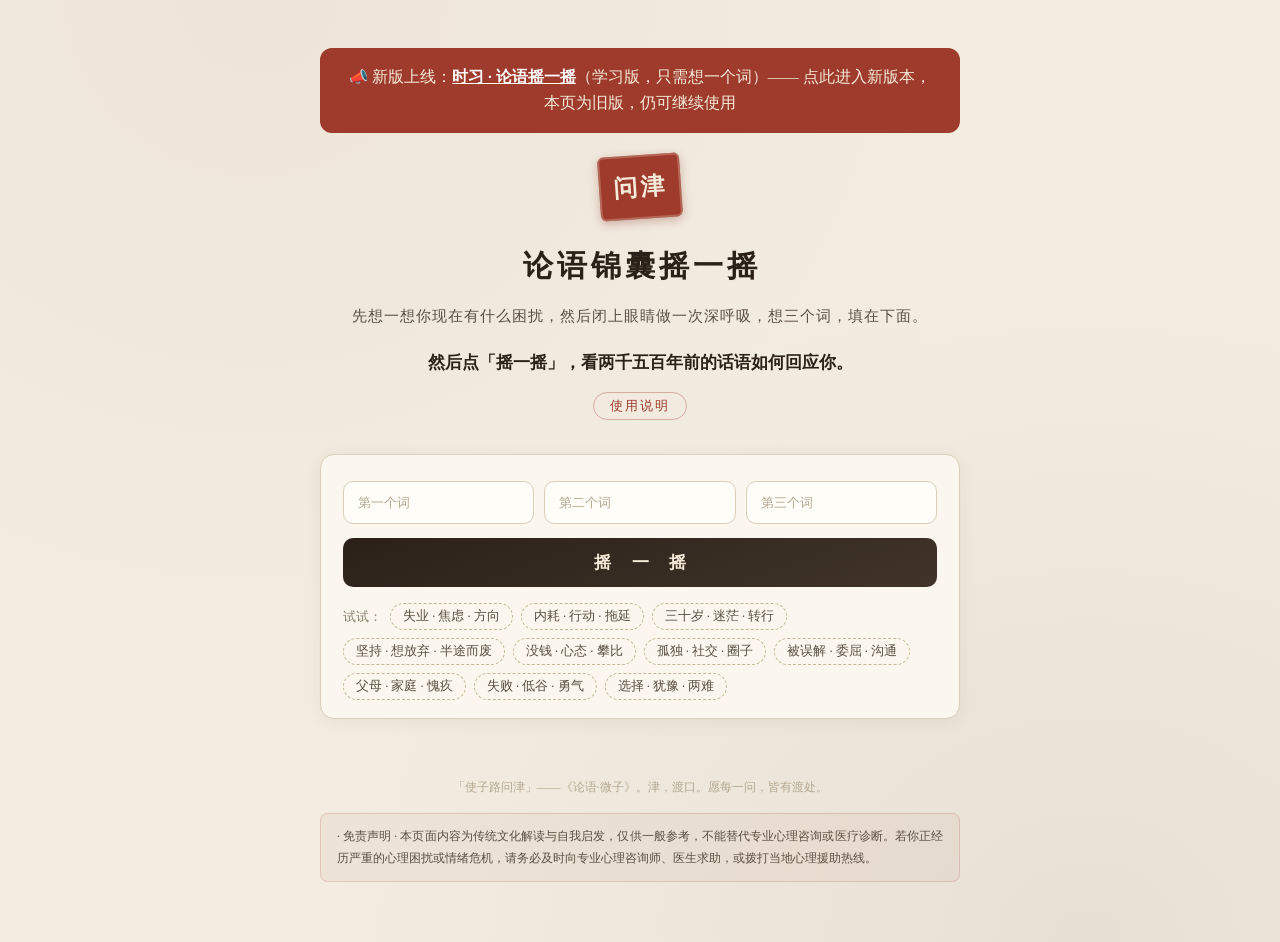
==== index.html @ 0e4b4532 "初始提交：论语工具三版（one/full/qian）+ 日课版 qian_v2 + 506章全量数据 - one/ full/ qian/：workbuddy 在线三版（摇一摇主站） - qian_v" ====
<!DOCTYPE html>
<html lang="zh-CN">
<head>
  <meta charset="UTF-8">
  <meta name="viewport" content="width=device-width, initial-scale=1.0">
  <title>论语锦囊摇一摇</title>
  <meta name="description" content="闭上眼睛做一次深呼吸，想三个词，看两千五百年前的话语如何回应。">
  <link rel="icon" href="data:image/svg+xml,<svg xmlns='http://www.w3.org/2000/svg' viewBox='0 0 100 100'><rect width='100' height='100' rx='14' fill='%239e3b2c'/><text x='50' y='68' font-size='52' font-family='serif' fill='%23f6ead8' text-anchor='middle'>问</text></svg>">
  <link rel="stylesheet" href="style.css">
</head>
<body>
  <div class="paper">

    <div style="background:#9e3b2c;color:#f6ead8;padding:16px 22px;border-radius:12px;text-align:center;font-size:15.5px;line-height:1.7;margin-bottom:22px;">
      📣 新版上线：<a href="/one/" style="color:#fff;text-decoration:underline;font-weight:bold;">时习 · 论语摇一摇</a>（学习版，只需想一个词）—— 点此进入新版本，本页为旧版，仍可继续使用
    </div>

    <header>
      <div class="seal" aria-hidden="true">问津</div>
      <h1>论语锦囊摇一摇</h1>
      <p class="sub">先想一想你现在有什么困扰，然后闭上眼睛做一次深呼吸，想三个词，填在下面。</p>
      <p class="hint">然后点「摇一摇」，看两千五百年前的话语如何回应你。</p>
      <button class="help-link" id="helpToggle">使用说明</button>
      <div class="help-panel" id="helpPanel" hidden>
        <ol>
          <li><b>安静下来，认真想三个词。</b>找一个不被打扰的时刻，专注地梳理当下的困扰，让三个词尽量准确反映你真实的心境——词越真，回应越准。</li>
          <li><b>第一句没戳中你？不妨换一换。</b>有时摇出的对应句子不止一句。如果第一句没有切中你的处境，点「换一句」，或看看下方的「另可参详」，或许另一句更能回应你。</li>
          <li><b>看完原文，别忘了「今日一试」。</b>除了理解《论语》原文和白话翻译，请一定看看底下的行动建议——把一句道理做出来，才是真正走出困境的开始。</li>
        </ol>
      </div>
    </header>

    <section class="input-area">
      <div class="inputs">
        <input id="kw1" type="text" maxlength="12" placeholder="第一个词" autocomplete="off">
        <input id="kw2" type="text" maxlength="12" placeholder="第二个词" autocomplete="off">
        <input id="kw3" type="text" maxlength="12" placeholder="第三个词" autocomplete="off">
      </div>
      <button id="ask">摇 一 摇</button>
      <div class="examples" id="examples"><span class="ex-label">试试：</span></div>
    </section>

    <section id="result" hidden></section>

    <footer>
      <p class="fn">「使子路问津」——《论语·微子》。津，渡口。愿每一问，皆有渡处。</p>
      <p class="disclaimer">· 免责声明 · 本页面内容为传统文化解读与自我启发，仅供一般参考，不能替代专业心理咨询或医疗诊断。若你正经历严重的心理困扰或情绪危机，请务必及时向专业心理咨询师、医生求助，或拨打当地心理援助热线。</p>
    </footer>
  </div>

  <script src="data-1.js"></script>
  <script src="data-2.js"></script>
  <script src="data-3.js"></script>
  <script src="app.js"></script>
</body>
</html>
---- style.css ----
:root {
  --ink: #2b2118;
  --ink-soft: #5a4f42;
  --paper: #f3ede1;
  --card: #fbf7ee;
  --line: #d9cfba;
  --seal-red: #9e3b2c;
  --seal-red-dark: #7c2c20;
}

* { margin: 0; padding: 0; box-sizing: border-box; }

html { -webkit-text-size-adjust: 100%; }

body {
  font-family: "Songti SC", "STSong", "SimSun", "Noto Serif SC", "Source Han Serif SC", serif;
  background:
    radial-gradient(ellipse at 20% 0%, rgba(158, 59, 44, .05), transparent 55%),
    radial-gradient(ellipse at 85% 100%, rgba(90, 79, 66, .08), transparent 50%),
    var(--paper);
  color: var(--ink);
  line-height: 1.8;
  min-height: 100vh;
}

.paper {
  max-width: 680px;
  margin: 0 auto;
  padding: 48px 20px 60px;
}

/* ---------- header ---------- */
header { text-align: center; padding-bottom: 34px; }

.seal {
  display: inline-block;
  min-width: 64px;
  height: 64px;
  padding: 0 14px;
  background: var(--seal-red);
  color: #f6ead8;
  font-size: 24px;
  font-weight: 900;
  letter-spacing: 3px;
  line-height: 64px;
  text-align: center;
  border-radius: 6px;
  transform: rotate(-4deg);
  box-shadow: 0 3px 10px rgba(124, 44, 32, .3), inset 0 0 0 2px rgba(246, 234, 216, .25);
  margin-bottom: 20px;
  white-space: nowrap;
}

h1 {
  font-size: 30px;
  font-weight: 900;
  letter-spacing: 4px;
  text-indent: 4px;
}

.sub {
  margin-top: 10px;
  font-size: 15px;
  color: var(--ink-soft);
  letter-spacing: 1px;
}

.hint {
  margin-top: 18px;
  font-size: 17px;
  font-weight: 600;
  color: var(--ink);
  padding: 0 12px;
}

.help-link {
  display: inline-block;
  margin-top: 14px;
  font-family: inherit;
  font-size: 13px;
  color: var(--seal-red);
  background: transparent;
  border: 1px solid rgba(158, 59, 44, .35);
  border-radius: 999px;
  padding: 4px 16px;
  cursor: pointer;
  letter-spacing: 2px;
  transition: all .2s;
}

.help-link:hover { background: rgba(158, 59, 44, .06); border-color: var(--seal-red); }
.help-link.open { background: var(--seal-red); color: #f6ead8; border-color: var(--seal-red); }

.help-panel {
  margin: 18px auto 0;
  max-width: 560px;
  text-align: left;
  background: var(--card);
  border: 1px solid var(--line);
  border-left: 3px solid var(--seal-red);
  border-radius: 10px;
  padding: 18px 22px 16px 30px;
  box-shadow: 0 4px 16px rgba(43, 33, 24, .07);
  animation: pop .35s cubic-bezier(.2, .8, .3, 1) both;
}

.help-panel ol { padding-left: 0; list-style: none; counter-reset: hp; }

.help-panel li {
  counter-increment: hp;
  position: relative;
  padding-left: 34px;
  margin-bottom: 12px;
  font-size: 13.5px;
  color: var(--ink-soft);
  line-height: 1.9;
  text-align: justify;
}

.help-panel li:last-child { margin-bottom: 2px; }

.help-panel li::before {
  content: counter(hp);
  position: absolute;
  left: 0; top: 3px;
  width: 22px; height: 22px;
  border: 1px solid var(--seal-red);
  color: var(--seal-red);
  border-radius: 50%;
  font-size: 12px;
  display: flex;
  align-items: center;
  justify-content: center;
}

.help-panel li b { color: var(--ink); font-weight: 600; }

/* ---------- input ---------- */
.input-area {
  background: var(--card);
  border: 1px solid var(--line);
  border-radius: 14px;
  padding: 26px 22px 18px;
  box-shadow: 0 4px 18px rgba(43, 33, 24, .06);
}

.inputs { display: flex; gap: 10px; }

.inputs input {
  flex: 1;
  min-width: 0;
  padding: 12px 14px;
  font-size: 15px;
  font-family: inherit;
  color: var(--ink);
  background: #fffdf8;
  border: 1px solid var(--line);
  border-radius: 10px;
  outline: none;
  transition: border-color .2s, box-shadow .2s;
}

.inputs input:focus {
  border-color: var(--seal-red);
  box-shadow: 0 0 0 3px rgba(158, 59, 44, .12);
}

.inputs input::placeholder { color: #b3a790; font-size: 13px; }

#ask {
  display: block;
  width: 100%;
  margin-top: 14px;
  padding: 13px;
  font-family: inherit;
  font-size: 17px;
  font-weight: 700;
  letter-spacing: 8px;
  text-indent: 8px;
  color: #f6ead8;
  background: linear-gradient(160deg, var(--ink), #40342a);
  border: none;
  border-radius: 10px;
  cursor: pointer;
  transition: transform .15s, box-shadow .15s;
}

#ask:hover { transform: translateY(-1px); box-shadow: 0 6px 16px rgba(43, 33, 24, .25); }
#ask:active { transform: translateY(0); }

.examples { margin-top: 16px; display: flex; flex-wrap: wrap; gap: 8px; align-items: center; }

.ex-label { font-size: 12.5px; color: #8b7f6d; }

.ex-chip {
  font-family: inherit;
  font-size: 12.5px;
  color: var(--ink-soft);
  background: transparent;
  border: 1px dashed #c4b795;
  border-radius: 999px;
  padding: 4px 12px;
  cursor: pointer;
  transition: all .2s;
}

.ex-chip:hover { border-style: solid; border-color: var(--seal-red); color: var(--seal-red); background: rgba(158, 59, 44, .04); }

/* ---------- result ---------- */
#result { margin-top: 30px; }

.kw-recap {
  display: flex;
  justify-content: center;
  gap: 8px;
  margin-bottom: 14px;
}

.kw-recap span {
  font-size: 13px;
  color: var(--seal-red);
  background: rgba(158, 59, 44, .07);
  border: 1px solid rgba(158, 59, 44, .25);
  border-radius: 999px;
  padding: 3px 14px;
  letter-spacing: 1px;
}

.card.main {
  background: var(--card);
  border: 1px solid var(--line);
  border-radius: 14px;
  padding: 38px 30px 26px;
  box-shadow: 0 6px 24px rgba(43, 33, 24, .08);
  position: relative;
  overflow: hidden;
}

.card.main::before {
  content: "";
  position: absolute;
  top: 0; left: 0; right: 0;
  height: 4px;
  background: linear-gradient(90deg, var(--seal-red), #c47a4e, var(--seal-red));
  opacity: .75;
}

.card.main.pop { animation: pop .5s cubic-bezier(.2, .8, .3, 1) both; }

@keyframes pop {
  from { opacity: 0; transform: translateY(18px) scale(.985); }
  to { opacity: 1; transform: none; }
}

.chapter-text {
  font-size: 26px;
  font-weight: 600;
  text-align: center;
  line-height: 1.75;
  letter-spacing: 1px;
}

.chapter-source {
  text-align: center;
  margin-top: 10px;
  font-size: 13.5px;
  color: var(--seal-red);
  letter-spacing: 2px;
}

.translation {
  margin-top: 22px;
  padding: 16px 18px;
  background: rgba(90, 79, 66, .05);
  border-left: 3px solid var(--line);
  border-radius: 0 8px 8px 0;
  font-size: 14.5px;
  color: var(--ink-soft);
  text-align: justify;
}

.scene {
  margin-top: 22px;
  font-size: 13.5px;
  color: var(--seal-red-dark);
  text-align: center;
  letter-spacing: .5px;
}

.insight {
  margin-top: 12px;
  font-size: 15px;
  text-align: justify;
  line-height: 2;
}

.practice-title {
  margin-top: 26px;
  font-size: 13px;
  letter-spacing: 4px;
  color: #8b7f6d;
  text-align: center;
}

.practices {
  margin-top: 12px;
  display: grid;
  gap: 10px;
}

.practice {
  font-size: 14px;
  color: var(--ink-soft);
  background: #fffdf8;
  border: 1px solid var(--line);
  border-radius: 10px;
  padding: 12px 16px;
  position: relative;
  padding-left: 40px;
}

.practice::before {
  content: "笺";
  position: absolute;
  left: 12px; top: 50%;
  transform: translateY(-50%);
  font-size: 12px;
  color: var(--seal-red);
  border: 1px solid rgba(158, 59, 44, .4);
  border-radius: 4px;
  width: 20px; height: 20px;
  display: flex;
  align-items: center;
  justify-content: center;
}

.actions {
  margin-top: 24px;
  display: flex;
  justify-content: center;
  gap: 14px;
}

.ghost {
  font-family: inherit;
  font-size: 13.5px;
  color: var(--ink-soft);
  background: transparent;
  border: 1px solid var(--line);
  border-radius: 999px;
  padding: 7px 22px;
  cursor: pointer;
  letter-spacing: 2px;
  transition: all .2s;
}

.ghost:hover { border-color: var(--ink); color: var(--ink); background: rgba(43, 33, 24, .04); }

/* ---------- alts / history ---------- */
.alts-title {
  margin: 34px 0 12px;
  text-align: center;
  font-size: 12.5px;
  color: #8b7f6d;
  letter-spacing: 4px;
}

.alts { display: grid; gap: 10px; }

.alt {
  background: transparent;
  border: 1px dashed #c4b795;
  border-radius: 10px;
  padding: 14px 18px;
  cursor: pointer;
  transition: all .2s;
  text-align: center;
}

.alt:hover { border-color: var(--seal-red); background: rgba(158, 59, 44, .04); }

.alt-text { font-size: 15px; font-weight: 600; }

.alt-src { margin-top: 4px; font-size: 12px; color: var(--seal-red); letter-spacing: 1px; }

/* ---------- feedback & suggestion ---------- */
.feedback {
  margin-top: 28px;
  padding-top: 20px;
  border-top: 1px dashed var(--line);
  text-align: center;
}

.fb-q {
  font-size: 13.5px;
  color: var(--ink-soft);
  letter-spacing: 1px;
  margin-bottom: 12px;
}

.fb-btns { display: flex; justify-content: center; gap: 10px; flex-wrap: wrap; }

.fb-btn {
  font-family: inherit;
  font-size: 13px;
  color: var(--ink-soft);
  background: #fffdf8;
  border: 1px solid var(--line);
  border-radius: 999px;
  padding: 7px 18px;
  cursor: pointer;
  letter-spacing: 1px;
  transition: all .2s;
}

.fb-btn:hover { border-color: var(--seal-red); color: var(--seal-red); }

.fb-btn.active {
  background: var(--seal-red);
  border-color: var(--seal-red);
  color: #f6ead8;
}

.fb-btn:disabled { cursor: default; opacity: .75; }
.fb-btn.active:disabled { opacity: 1; }

.fb-note {
  margin-top: 12px;
  font-size: 12.5px;
  color: #b3a790;
  letter-spacing: .5px;
}

.suggest {
  margin-top: 22px;
  padding-top: 18px;
  border-top: 1px dashed var(--line);
  text-align: center;
}

.sg-row { display: flex; gap: 8px; }

.sg-row input {
  flex: 1;
  min-width: 0;
  padding: 10px 14px;
  font-size: 13.5px;
  font-family: inherit;
  color: var(--ink);
  background: #fffdf8;
  border: 1px solid var(--line);
  border-radius: 10px;
  outline: none;
  transition: border-color .2s, box-shadow .2s;
}

.sg-row input:focus {
  border-color: var(--seal-red);
  box-shadow: 0 0 0 3px rgba(158, 59, 44, .12);
}

.sg-row input::placeholder { color: #b3a790; font-size: 12.5px; }

.sg-row button {
  font-family: inherit;
  font-size: 13.5px;
  color: #f6ead8;
  background: var(--ink);
  border: none;
  border-radius: 10px;
  padding: 0 18px;
  cursor: pointer;
  letter-spacing: 1px;
  white-space: nowrap;
  transition: opacity .2s;
}

.sg-row button:hover { opacity: .85; }

/* ---------- footer / toast ---------- */
footer {
  margin-top: 56px;
  text-align: center;
  font-size: 12px;
  color: #9a8d78;
  line-height: 2;
}

footer .fn { color: #b3a790; }

footer .disclaimer {
  margin-top: 14px;
  padding: 12px 16px;
  background: rgba(158, 59, 44, .05);
  border: 1px solid rgba(158, 59, 44, .18);
  border-radius: 8px;
  color: var(--ink-soft);
  font-size: 12px;
  line-height: 1.8;
  text-align: justify;
}

#toast {
  position: fixed;
  left: 50%;
  bottom: 34px;
  transform: translateX(-50%) translateY(20px);
  background: var(--ink);
  color: #f6ead8;
  font-size: 13.5px;
  letter-spacing: 1px;
  padding: 10px 22px;
  border-radius: 999px;
  opacity: 0;
  pointer-events: none;
  transition: all .3s;
  z-index: 99;
}

#toast.show { opacity: 1; transform: translateX(-50%) translateY(0); }

/* ---------- mobile ---------- */
@media (max-width: 560px) {
  .paper { padding-top: 34px; }
  h1 { font-size: 24px; letter-spacing: 3px; text-indent: 3px; }
  .inputs { flex-direction: column; }
  .chapter-text { font-size: 21px; }
  .card.main { padding: 30px 20px 22px; }
}
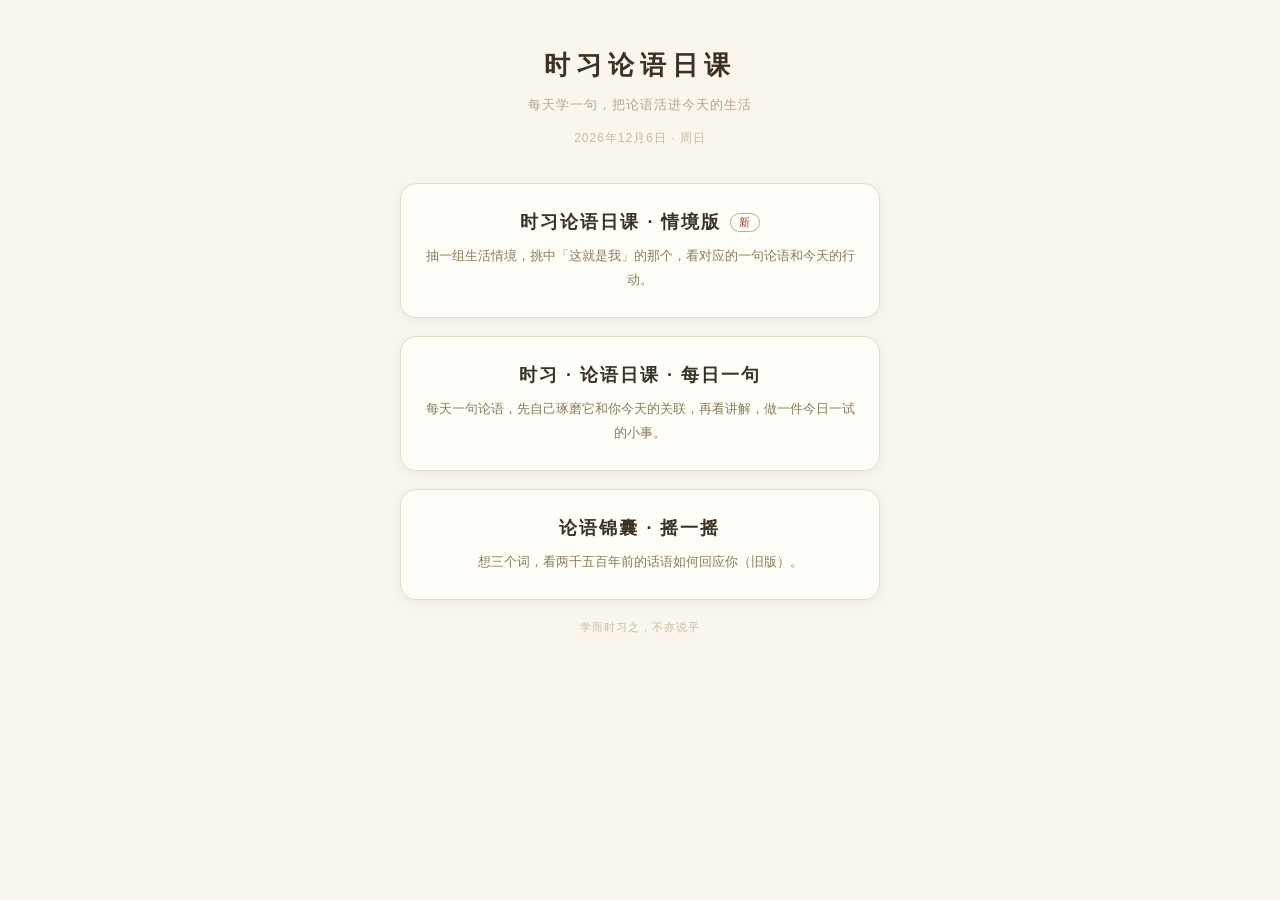
==== commit fe4a983d: "并存上线：入口导航页 + 情境版改名「时习论语日课·情境版」+ 去情境类别标签 + 每日一句版(qian_v2)同在" ====
--- a/index.html
+++ b/index.html
@@ -1,56 +1,73 @@
 <!DOCTYPE html>
-<html lang="zh-CN">
+<html lang="zh">
 <head>
-  <meta charset="UTF-8">
-  <meta name="viewport" content="width=device-width, initial-scale=1.0">
-  <title>论语锦囊摇一摇</title>
-  <meta name="description" content="闭上眼睛做一次深呼吸，想三个词，看两千五百年前的话语如何回应。">
-  <link rel="icon" href="data:image/svg+xml,<svg xmlns='http://www.w3.org/2000/svg' viewBox='0 0 100 100'><rect width='100' height='100' rx='14' fill='%239e3b2c'/><text x='50' y='68' font-size='52' font-family='serif' fill='%23f6ead8' text-anchor='middle'>问</text></svg>">
-  <link rel="stylesheet" href="style.css">
+<meta charset="UTF-8">
+<meta name="viewport" content="width=device-width, initial-scale=1.0">
+<title>时习论语日课</title>
+<style>
+  * { margin: 0; padding: 0; box-sizing: border-box; }
+  body {
+    font-family: -apple-system, "PingFang SC", "Hiragino Sans GB", "Microsoft YaHei", sans-serif;
+    background: #faf6ee;
+    color: #3a3226;
+    min-height: 100vh;
+    display: flex;
+    flex-direction: column;
+    align-items: center;
+    padding: 48px 20px 60px;
+  }
+  .container { max-width: 480px; width: 100%; text-align: center; }
+  .brand { font-size: 26px; letter-spacing: 6px; color: #3a3226; font-weight: 600; }
+  .subtitle { font-size: 13px; color: #b0a48c; margin-top: 10px; letter-spacing: 1px; line-height: 1.8; }
+  .date-line { font-size: 12px; color: #c4b9a0; margin: 14px 0 36px; letter-spacing: 1px; }
+
+  .entry-card {
+    display: block;
+    background: #fffdf7; border: 1px solid #e5dcc8; border-radius: 16px;
+    padding: 26px 24px; margin-bottom: 18px; text-decoration: none; color: inherit;
+    box-shadow: 0 3px 12px rgba(0,0,0,0.05);
+    transition: all .15s;
+  }
+  .entry-card:hover { border-color: #c9b98e; transform: translateY(-1px); box-shadow: 0 6px 18px rgba(0,0,0,0.08); }
+  .entry-card .e-name { font-size: 18px; font-weight: 600; letter-spacing: 2px; color: #3a3226; }
+  .entry-card .e-badge {
+    display: inline-block; font-size: 11px; color: #8a3d2b;
+    border: 1px solid #c9a98a; border-radius: 10px; padding: 1px 8px;
+    margin-left: 8px; vertical-align: 2px; letter-spacing: 1px;
+  }
+  .entry-card .e-desc { font-size: 13px; color: #8a7a5c; margin-top: 10px; line-height: 1.8; }
+
+  .footer { margin-top: 20px; font-size: 11px; color: #c4b9a0; letter-spacing: 1px; }
+</style>
 </head>
 <body>
-  <div class="paper">
+<div class="container">
+  <div class="brand">时习论语日课</div>
+  <div class="subtitle">每天学一句，把论语活进今天的生活</div>
+  <div class="date-line" id="dateLine"></div>
 
-    <div style="background:#9e3b2c;color:#f6ead8;padding:16px 22px;border-radius:12px;text-align:center;font-size:15.5px;line-height:1.7;margin-bottom:22px;">
-      📣 新版上线：<a href="/one/" style="color:#fff;text-decoration:underline;font-weight:bold;">时习 · 论语摇一摇</a>（学习版，只需想一个词）—— 点此进入新版本，本页为旧版，仍可继续使用
-    </div>
+  <a class="entry-card" href="v2/">
+    <span class="e-name">时习论语日课 · 情境版</span><span class="e-badge">新</span>
+    <div class="e-desc">抽一组生活情境，挑中「这就是我」的那个，看对应的一句论语和今天的行动。</div>
+  </a>
 
-    <header>
-      <div class="seal" aria-hidden="true">问津</div>
-      <h1>论语锦囊摇一摇</h1>
-      <p class="sub">先想一想你现在有什么困扰，然后闭上眼睛做一次深呼吸，想三个词，填在下面。</p>
-      <p class="hint">然后点「摇一摇」，看两千五百年前的话语如何回应你。</p>
-      <button class="help-link" id="helpToggle">使用说明</button>
-      <div class="help-panel" id="helpPanel" hidden>
-        <ol>
-          <li><b>安静下来，认真想三个词。</b>找一个不被打扰的时刻，专注地梳理当下的困扰，让三个词尽量准确反映你真实的心境——词越真，回应越准。</li>
-          <li><b>第一句没戳中你？不妨换一换。</b>有时摇出的对应句子不止一句。如果第一句没有切中你的处境，点「换一句」，或看看下方的「另可参详」，或许另一句更能回应你。</li>
-          <li><b>看完原文，别忘了「今日一试」。</b>除了理解《论语》原文和白话翻译，请一定看看底下的行动建议——把一句道理做出来，才是真正走出困境的开始。</li>
-        </ol>
-      </div>
-    </header>
+  <a class="entry-card" href="qian_v2/">
+    <span class="e-name">时习 · 论语日课 · 每日一句</span>
+    <div class="e-desc">每天一句论语，先自己琢磨它和你今天的关联，再看讲解，做一件今日一试的小事。</div>
+  </a>
 
-    <section class="input-area">
-      <div class="inputs">
-        <input id="kw1" type="text" maxlength="12" placeholder="第一个词" autocomplete="off">
-        <input id="kw2" type="text" maxlength="12" placeholder="第二个词" autocomplete="off">
-        <input id="kw3" type="text" maxlength="12" placeholder="第三个词" autocomplete="off">
-      </div>
-      <button id="ask">摇 一 摇</button>
-      <div class="examples" id="examples"><span class="ex-label">试试：</span></div>
-    </section>
+  <a class="entry-card" href="jinang.html">
+    <span class="e-name">论语锦囊 · 摇一摇</span>
+    <div class="e-desc">想三个词，看两千五百年前的话语如何回应你（旧版）。</div>
+  </a>
 
-    <section id="result" hidden></section>
+  <div class="footer">学而时习之，不亦说乎</div>
+</div>
 
-    <footer>
-      <p class="fn">「使子路问津」——《论语·微子》。津，渡口。愿每一问，皆有渡处。</p>
-      <p class="disclaimer">· 免责声明 · 本页面内容为传统文化解读与自我启发，仅供一般参考，不能替代专业心理咨询或医疗诊断。若你正经历严重的心理困扰或情绪危机，请务必及时向专业心理咨询师、医生求助，或拨打当地心理援助热线。</p>
-    </footer>
-  </div>
-
-  <script src="data-1.js"></script>
-  <script src="data-2.js"></script>
-  <script src="data-3.js"></script>
-  <script src="app.js"></script>
+<script>
+  const d = new Date();
+  const wd = ["周日","周一","周二","周三","周四","周五","周六"][d.getDay()];
+  document.getElementById("dateLine").textContent = d.getFullYear() + "年" + (d.getMonth()+1) + "月" + d.getDate() + "日 · " + wd;
+</script>
 </body>
 </html>
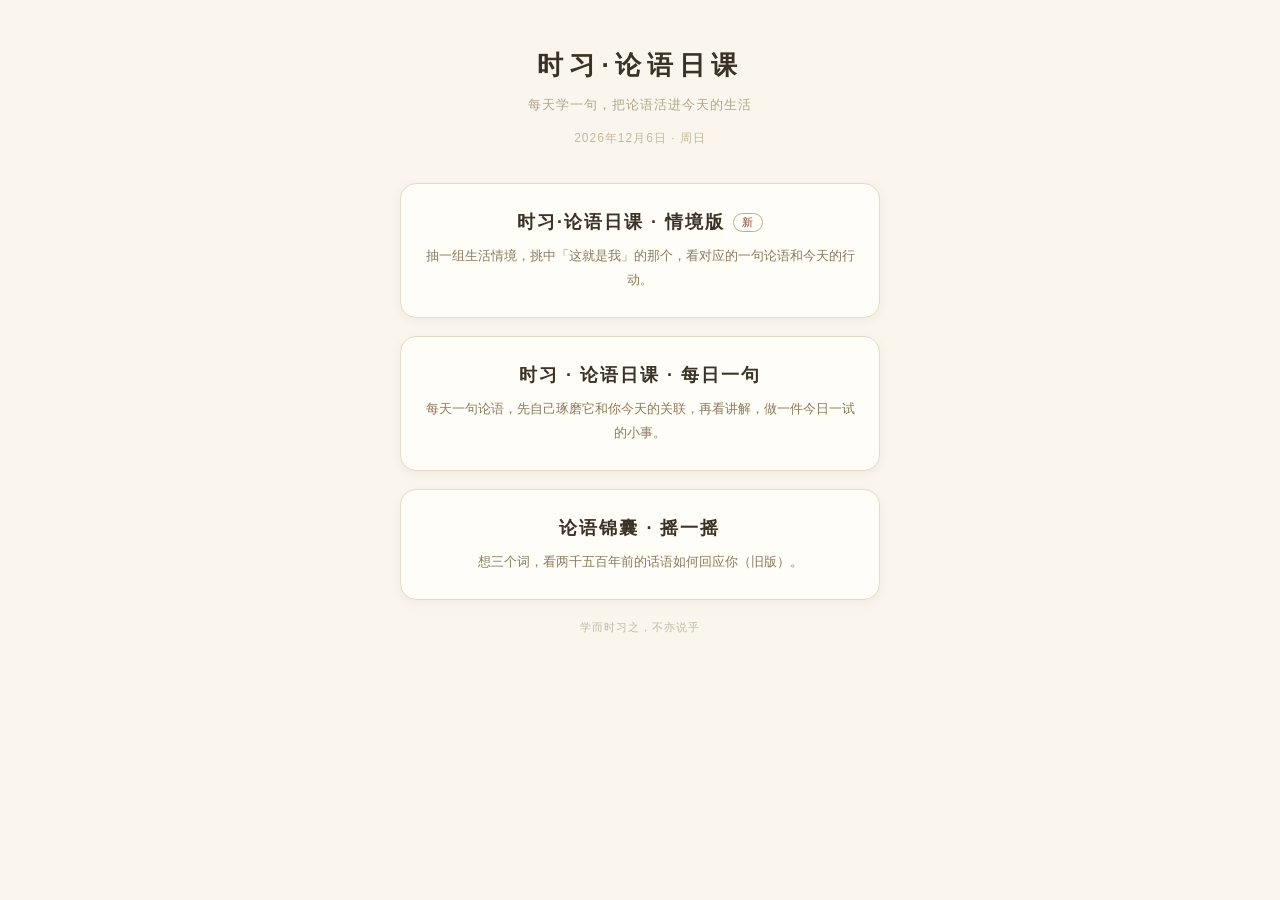
==== commit c1c7db06: "产品: 情境版四项改动（改名中点/组切换回看/意见反馈/使用统计） - 产品名改「时习·论语日课 · 情境版」（习论之间加中点），含入口页/品牌/分享卡落款/下载文件名 - 「再来一组」后新增组标签（" ====
--- a/index.html
+++ b/index.html
@@ -3,7 +3,7 @@
 <head>
 <meta charset="UTF-8">
 <meta name="viewport" content="width=device-width, initial-scale=1.0">
-<title>时习论语日课</title>
+<title>时习·论语日课</title>
 <style>
   * { margin: 0; padding: 0; box-sizing: border-box; }
   body {
@@ -42,12 +42,12 @@
 </head>
 <body>
 <div class="container">
-  <div class="brand">时习论语日课</div>
+  <div class="brand">时习·论语日课</div>
   <div class="subtitle">每天学一句，把论语活进今天的生活</div>
   <div class="date-line" id="dateLine"></div>
 
   <a class="entry-card" href="v2/">
-    <span class="e-name">时习论语日课 · 情境版</span><span class="e-badge">新</span>
+    <span class="e-name">时习·论语日课 · 情境版</span><span class="e-badge">新</span>
     <div class="e-desc">抽一组生活情境，挑中「这就是我」的那个，看对应的一句论语和今天的行动。</div>
   </a>
 
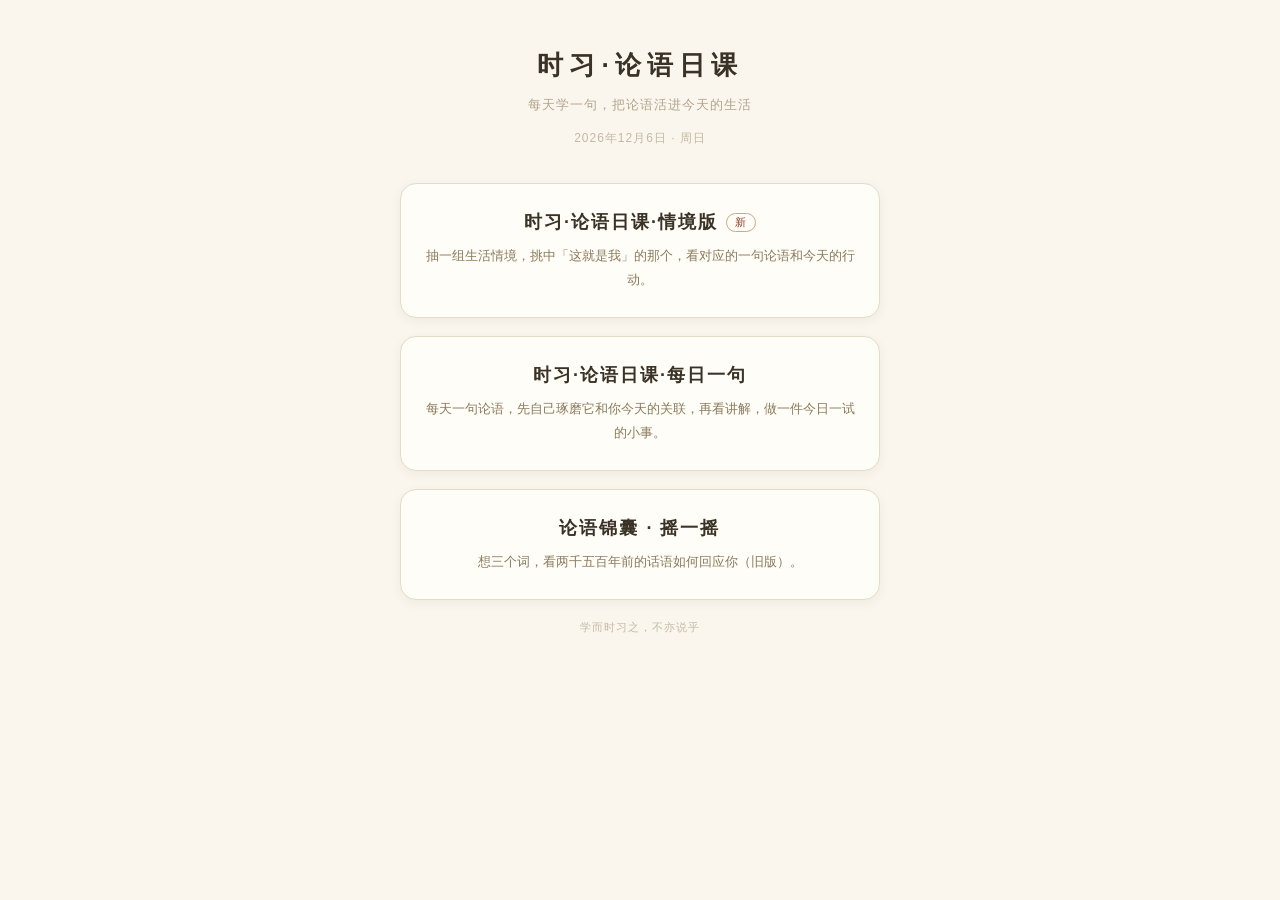
==== commit 8984e980: "产品: 修复使用说明按钮压住产品名（改独立行右上）+ 品牌名两个间隔点统一等距（v2/入口页/看板页）" ====
--- a/index.html
+++ b/index.html
@@ -47,12 +47,12 @@
   <div class="date-line" id="dateLine"></div>
 
   <a class="entry-card" href="v2/">
-    <span class="e-name">时习·论语日课 · 情境版</span><span class="e-badge">新</span>
+    <span class="e-name">时习·论语日课·情境版</span><span class="e-badge">新</span>
     <div class="e-desc">抽一组生活情境，挑中「这就是我」的那个，看对应的一句论语和今天的行动。</div>
   </a>
 
   <a class="entry-card" href="qian_v2/">
-    <span class="e-name">时习 · 论语日课 · 每日一句</span>
+    <span class="e-name">时习·论语日课·每日一句</span>
     <div class="e-desc">每天一句论语，先自己琢磨它和你今天的关联，再看讲解，做一件今日一试的小事。</div>
   </a>
 
